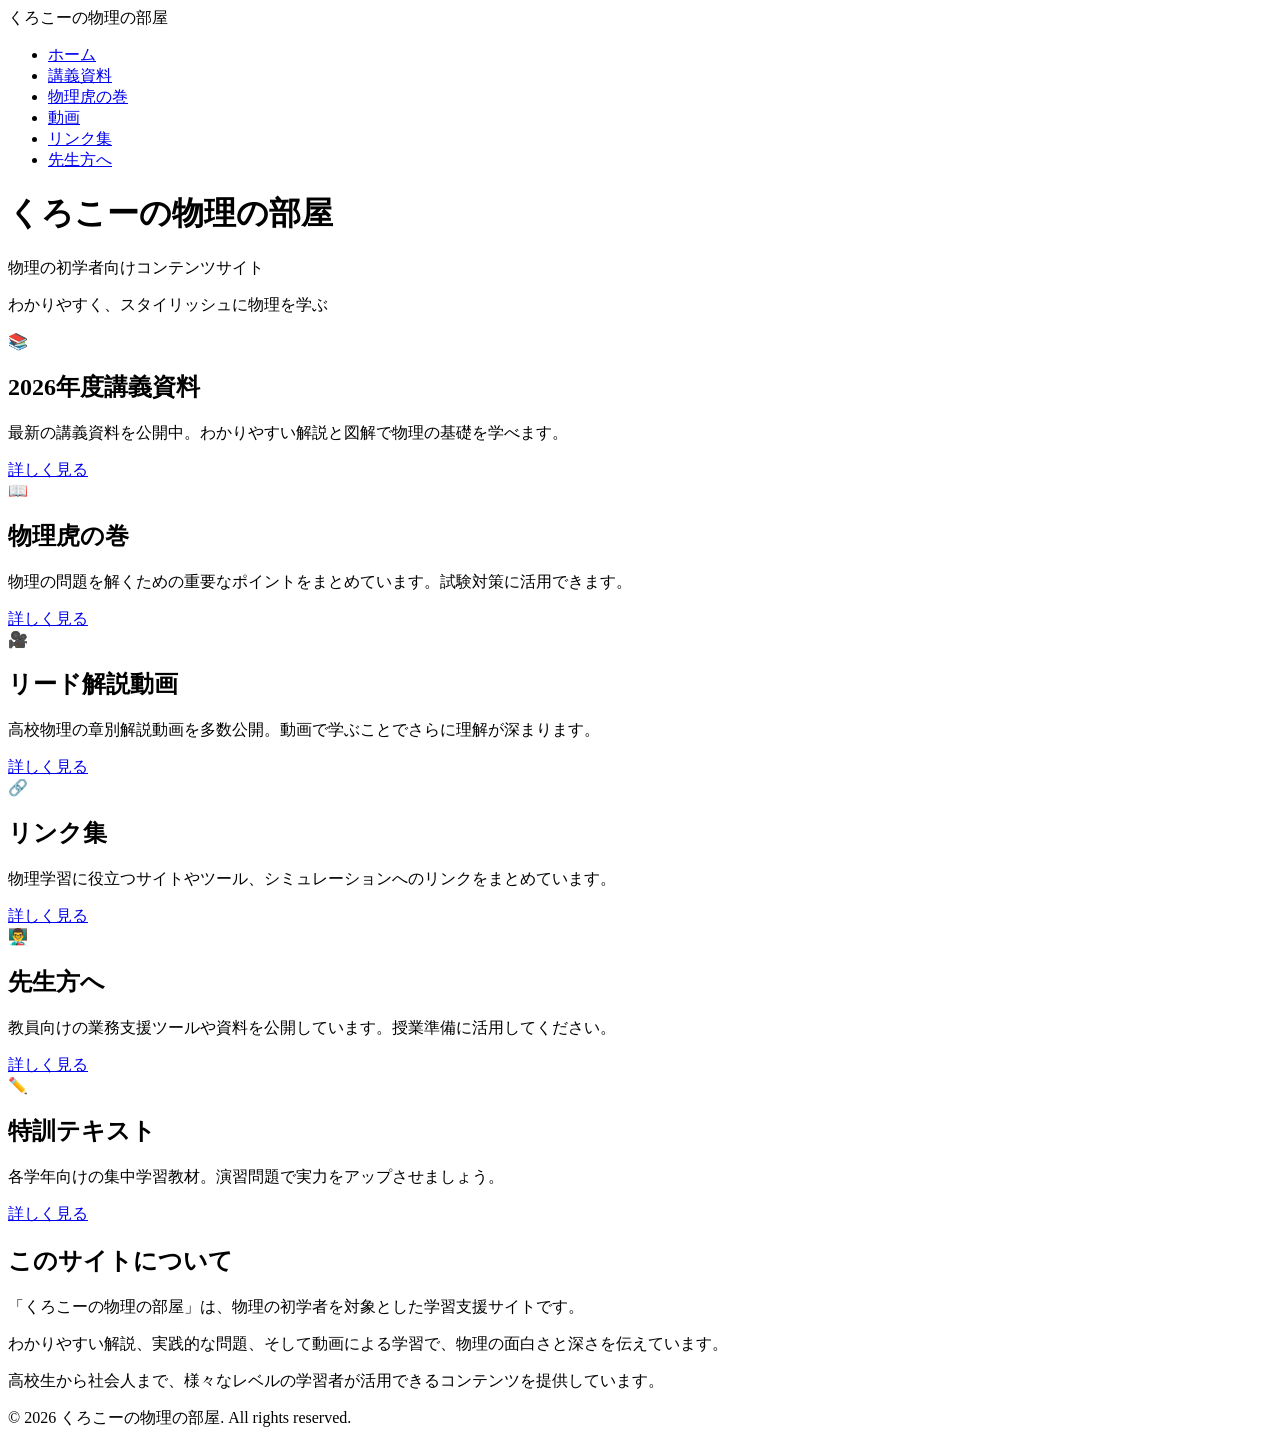
==== index.html @ 615ea7c6 "ホームページを作成" ====
<!DOCTYPE html>
<html lang="ja">
<head>
    <meta charset="UTF-8">
    <meta name="viewport" content="width=device-width, initial-scale=1.0">
    <title>くろこーの物理の部屋</title>
    <link rel="stylesheet" href="style.css">
</head>
<body>
    <!-- ナビゲーションバー -->
    <nav class="navbar">
        <div class="nav-container">
            <div class="logo">くろこーの物理の部屋</div>
            <ul class="nav-menu">
                <li><a href="index.html">ホーム</a></li>
                <li><a href="lecture.html">講義資料</a></li>
                <li><a href="notes.html">物理虎の巻</a></li>
                <li><a href="videos.html">動画</a></li>
                <li><a href="links.html">リンク集</a></li>
                <li><a href="teachers.html">先生方へ</a></li>
            </ul>
        </div>
    </nav>

    <!-- ヘッダー -->
    <header class="hero">
        <div class="hero-content">
            <h1>くろこーの物理の部屋</h1>
            <p>物理の初学者向けコンテンツサイト</p>
            <p class="subtitle">わかりやすく、スタイリッシュに物理を学ぶ</p>
        </div>
    </header>

    <!-- メインコンテンツ -->
    <main class="container">
        <section class="content-grid">
            <!-- カード1：講義資料 -->
            <div class="card">
                <div class="card-icon">📚</div>
                <h2>2026年度講義資料</h2>
                <p>最新の講義資料を公開中。わかりやすい解説と図解で物理の基礎を学べます。</p>
                <a href="lecture.html" class="btn">詳しく見る</a>
            </div>

            <!-- カード2：物理虎の巻 -->
            <div class="card">
                <div class="card-icon">📖</div>
                <h2>物理虎の巻</h2>
                <p>物理の問題を解くための重要なポイントをまとめています。試験対策に活用できます。</p>
                <a href="notes.html" class="btn">詳しく見る</a>
            </div>

            <!-- カード3：解説動画 -->
            <div class="card">
                <div class="card-icon">🎥</div>
                <h2>リード解説動画</h2>
                <p>高校物理の章別解説動画を多数公開。動画で学ぶことでさらに理解が深まります。</p>
                <a href="videos.html" class="btn">詳しく見る</a>
            </div>

            <!-- カード4：リンク集 -->
            <div class="card">
                <div class="card-icon">🔗</div>
                <h2>リンク集</h2>
                <p>物理学習に役立つサイトやツール、シミュレーションへのリンクをまとめています。</p>
                <a href="links.html" class="btn">詳しく見る</a>
            </div>

            <!-- カード5：先生方へ -->
            <div class="card">
                <div class="card-icon">👨‍🏫</div>
                <h2>先生方へ</h2>
                <p>教員向けの業務支援ツールや資料を公開しています。授業準備に活用してください。</p>
                <a href="teachers.html" class="btn">詳しく見る</a>
            </div>

            <!-- カード6：特訓テキスト -->
            <div class="card">
                <div class="card-icon">✏️</div>
                <h2>特訓テキスト</h2>
                <p>各学年向けの集中学習教材。演習問題で実力をアップさせましょう。</p>
                <a href="lecture.html" class="btn">詳しく見る</a>
            </div>
        </section>

        <!-- 紹介セクション -->
        <section class="about">
            <h2>このサイトについて</h2>
            <p>「くろこーの物理の部屋」は、物理の初学者を対象とした学習支援サイトです。</p>
            <p>わかりやすい解説、実践的な問題、そして動画による学習で、物理の面白さと深さを伝えています。</p>
            <p>高校生から社会人まで、様々なレベルの学習者が活用できるコンテンツを提供しています。</p>
        </section>
    </main>

    <!-- フッター -->
    <footer class="footer">
        <p>&copy; 2026 くろこーの物理の部屋. All rights reserved.</p>
    </footer>
</body>
</html>
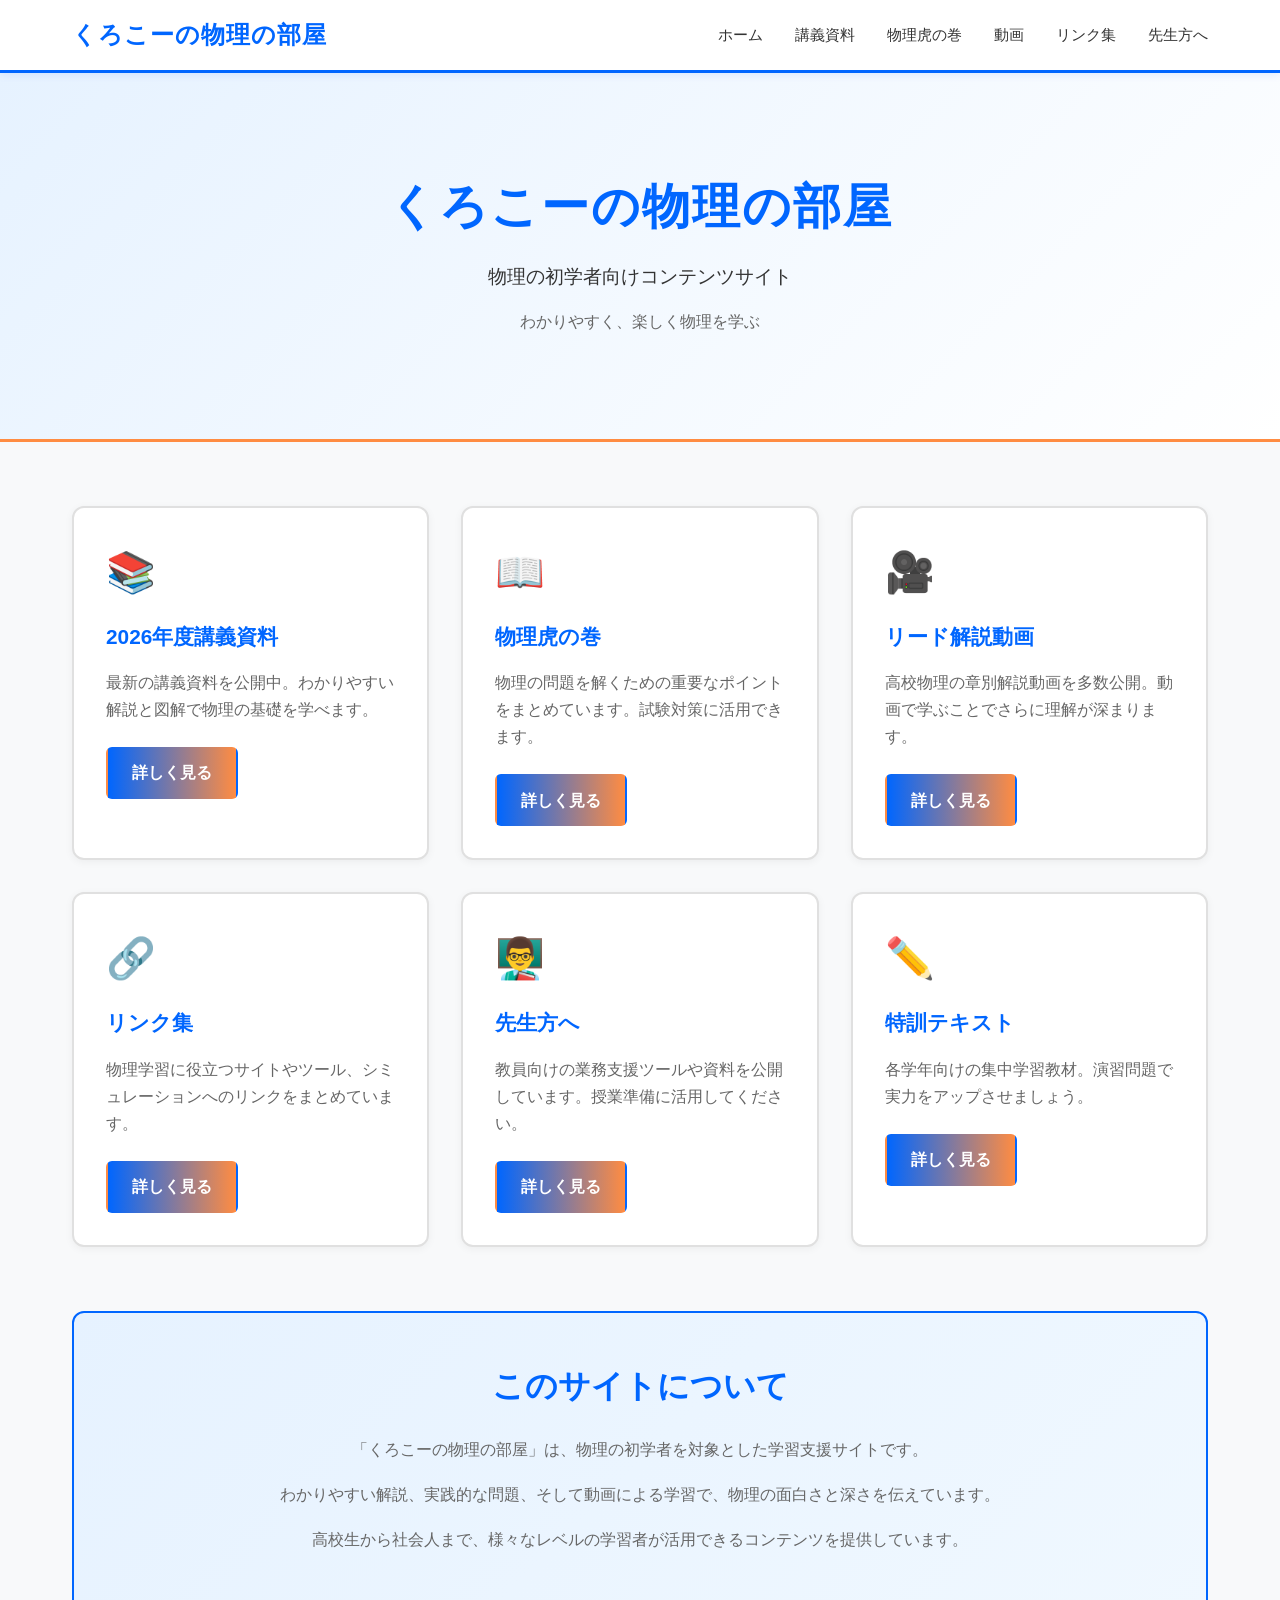
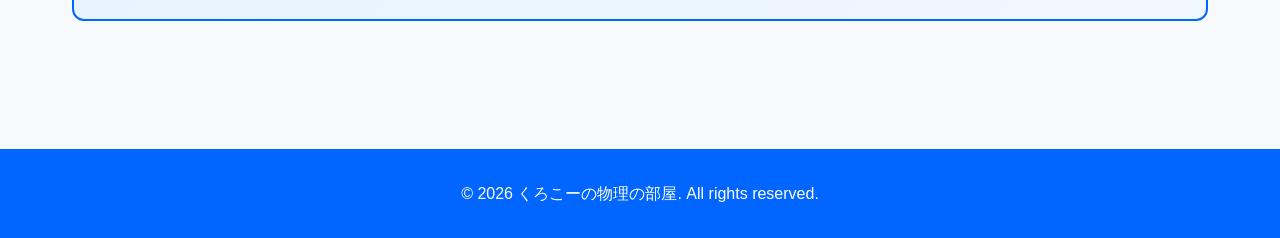
==== commit 48bdde87: "デプロイ再トリガー用の更新" ====
--- a/index.html
+++ b/index.html
@@ -27,7 +27,7 @@
         <div class="hero-content">
             <h1>くろこーの物理の部屋</h1>
             <p>物理の初学者向けコンテンツサイト</p>
-            <p class="subtitle">わかりやすく、スタイリッシュに物理を学ぶ</p>
+            <p class="subtitle">わかりやすく、楽しく物理を学ぶ</p>
         </div>
     </header>
 
--- a/style.css
+++ b/style.css
@@ -0,0 +1,282 @@
+/* グローバルスタイル */
+* {
+    margin: 0;
+    padding: 0;
+    box-sizing: border-box;
+}
+
+:root {
+    --primary-white: #ffffff;
+    --secondary-white: #f8f9fa;
+    --primary-blue: #0066ff;
+    --accent-orange: #ff8c42;
+    --light-blue: #e6f2ff;
+    --text-dark: #333333;
+    --text-gray: #666666;
+    --shadow-light: rgba(0, 102, 255, 0.1);
+}
+
+body {
+    font-family: 'Arial', 'Hiragino Sans', sans-serif;
+    background-color: var(--secondary-white);
+    color: var(--text-dark);
+    line-height: 1.6;
+}
+
+/* ナビゲーションバー */
+.navbar {
+    background-color: var(--primary-white);
+    padding: 1rem 0;
+    position: sticky;
+    top: 0;
+    z-index: 100;
+    border-bottom: 3px solid var(--primary-blue);
+    box-shadow: 0 2px 8px rgba(0, 102, 255, 0.1);
+}
+
+.nav-container {
+    max-width: 1200px;
+    margin: 0 auto;
+    padding: 0 2rem;
+    display: flex;
+    justify-content: space-between;
+    align-items: center;
+}
+
+.logo {
+    font-size: 1.5rem;
+    font-weight: bold;
+    color: var(--primary-blue);
+    letter-spacing: 1px;
+}
+
+.nav-menu {
+    display: flex;
+    list-style: none;
+    gap: 2rem;
+}
+
+.nav-menu a {
+    color: var(--text-dark);
+    text-decoration: none;
+    transition: all 0.3s ease;
+    font-size: 0.95rem;
+    font-weight: 500;
+}
+
+.nav-menu a:hover {
+    color: var(--accent-orange);
+}
+
+/* ヘッダー（ヒーロー） */
+.hero {
+    background: linear-gradient(135deg, var(--light-blue) 0%, #fff 100%);
+    padding: 6rem 2rem;
+    text-align: center;
+    border-bottom: 3px solid var(--accent-orange);
+}
+
+.hero-content h1 {
+    font-size: 3rem;
+    margin-bottom: 1rem;
+    color: var(--primary-blue);
+    letter-spacing: 2px;
+}
+
+.hero-content p {
+    font-size: 1.2rem;
+    color: var(--text-dark);
+    margin-bottom: 0.5rem;
+}
+
+.hero-content .subtitle {
+    font-size: 1rem;
+    color: var(--text-gray);
+    margin-top: 1rem;
+}
+
+/* メインコンテナ */
+.container {
+    max-width: 1200px;
+    margin: 0 auto;
+    padding: 4rem 2rem;
+}
+
+/* コンテンツグリッド */
+.content-grid {
+    display: grid;
+    grid-template-columns: repeat(auto-fit, minmax(300px, 1fr));
+    gap: 2rem;
+    margin-bottom: 4rem;
+}
+
+/* カード */
+.card {
+    background-color: var(--primary-white);
+    border: 2px solid #e0e0e0;
+    border-radius: 12px;
+    padding: 2rem;
+    transition: all 0.3s ease;
+    cursor: pointer;
+    position: relative;
+    overflow: hidden;
+    box-shadow: 0 2px 8px rgba(0, 0, 0, 0.05);
+}
+
+.card::before {
+    content: '';
+    position: absolute;
+    top: 0;
+    left: 0;
+    width: 4px;
+    height: 0;
+    background: linear-gradient(to right, var(--primary-blue), var(--accent-orange));
+    transition: height 0.3s ease;
+}
+
+.card:hover {
+    border-color: var(--primary-blue);
+    transform: translateY(-8px);
+    box-shadow: 0 8px 20px rgba(0, 102, 255, 0.15);
+}
+
+.card:hover::before {
+    height: 4px;
+}
+
+.card-icon {
+    font-size: 2.5rem;
+    margin-bottom: 1rem;
+    display: block;
+}
+
+.card h2 {
+    color: var(--primary-blue);
+    margin-bottom: 1rem;
+    font-size: 1.3rem;
+}
+
+.card p {
+    color: var(--text-gray);
+    margin-bottom: 1.5rem;
+    line-height: 1.7;
+}
+
+/* ボタン */
+.btn {
+    display: inline-block;
+    background: linear-gradient(to right, var(--primary-blue), var(--accent-orange));
+    color: var(--primary-white);
+    padding: 0.7rem 1.5rem;
+    border-radius: 6px;
+    text-decoration: none;
+    font-weight: bold;
+    transition: all 0.3s ease;
+    border: 2px solid transparent;
+}
+
+.btn:hover {
+    transform: scale(1.05);
+    box-shadow: 0 4px 12px rgba(0, 102, 255, 0.3);
+}
+
+/* Aboutセクション */
+.about {
+    background: linear-gradient(135deg, var(--light-blue) 0%, #f0f8ff 100%);
+    padding: 3rem 2rem;
+    border-radius: 12px;
+    border: 2px solid var(--primary-blue);
+    text-align: center;
+}
+
+.about h2 {
+    color: var(--primary-blue);
+    font-size: 2rem;
+    margin-bottom: 1.5rem;
+}
+
+.about p {
+    color: var(--text-gray);
+    margin-bottom: 1rem;
+    line-height: 1.8;
+    max-width: 800px;
+    margin-left: auto;
+    margin-right: auto;
+}
+
+/* フッター */
+.footer {
+    background-color: var(--primary-blue);
+    text-align: center;
+    padding: 2rem;
+    color: var(--primary-white);
+    margin-top: 4rem;
+}
+
+/* ページ共通スタイル */
+.page-header {
+    background: linear-gradient(135deg, var(--primary-blue) 0%, #0052cc 100%);
+    padding: 3rem 2rem;
+    text-align: center;
+    border-bottom: 3px solid var(--accent-orange);
+    margin-bottom: 3rem;
+}
+
+.page-header h1 {
+    font-size: 2.5rem;
+    color: var(--primary-white);
+    letter-spacing: 2px;
+}
+
+.page-header p {
+    color: var(--light-blue);
+    margin-top: 0.5rem;
+}
+
+/* テーブルスタイル */
+table {
+    width: 100%;
+    border-collapse: collapse;
+    margin: 2rem 0;
+}
+
+table th {
+    background: linear-gradient(to right, var(--primary-blue), var(--accent-orange));
+    color: var(--primary-white);
+    padding: 1rem;
+    text-align: left;
+}
+
+table td {
+    padding: 1rem;
+    border-bottom: 1px solid #e0e0e0;
+    color: var(--text-dark);
+}
+
+table tr:hover {
+    background-color: var(--light-blue);
+}
+
+/* レスポンシブデザイン */
+@media (max-width: 768px) {
+    .nav-menu {
+        gap: 1rem;
+        font-size: 0.85rem;
+    }
+
+    .hero-content h1 {
+        font-size: 2rem;
+    }
+
+    .hero {
+        padding: 3rem 1rem;
+    }
+
+    .content-grid {
+        grid-template-columns: 1fr;
+    }
+
+    .page-header h1 {
+        font-size: 1.8rem;
+    }
+}
